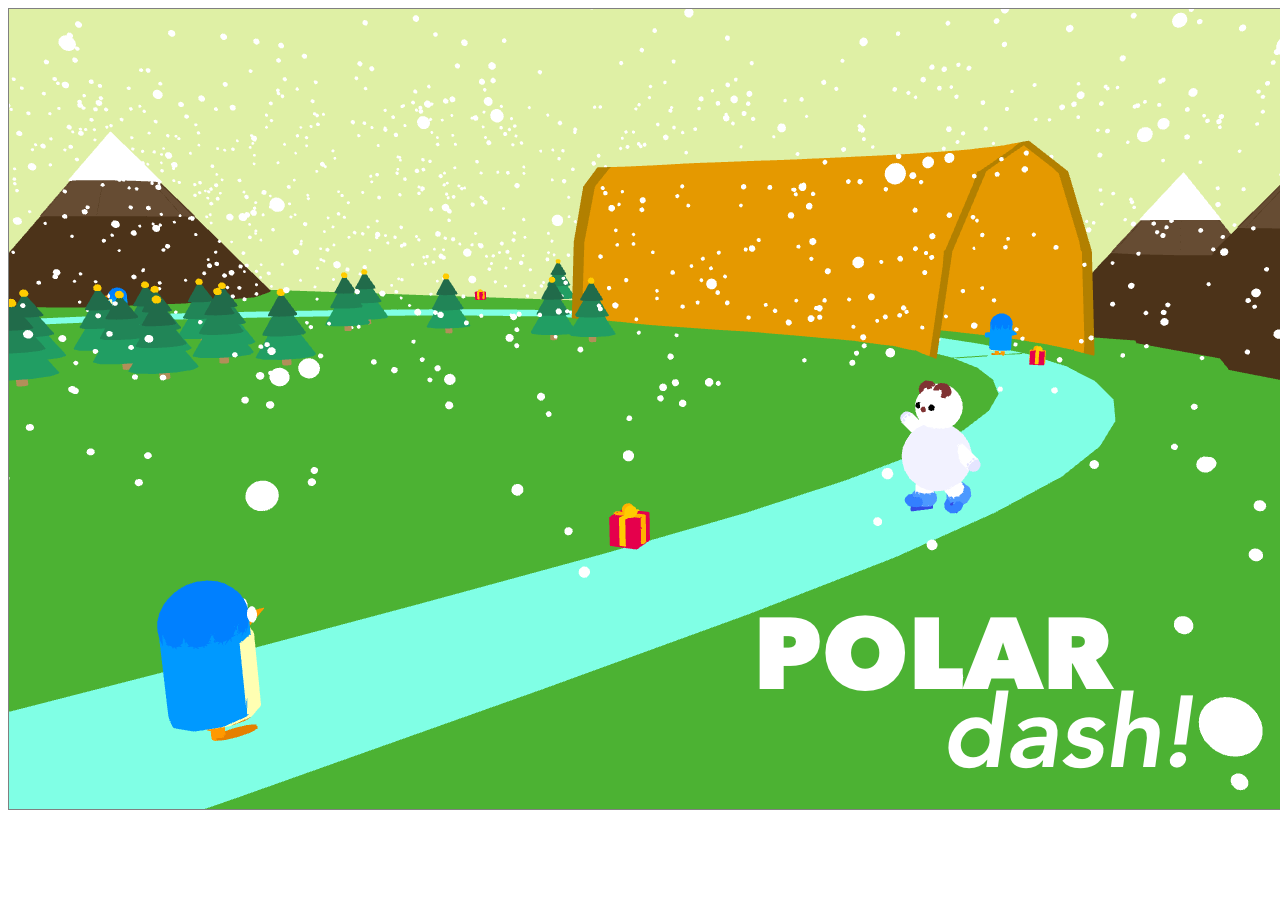
==== home.html @ 59605a61 "mask as php" ====
<html>
	<head>
		<title>POLARDASH</title>
        <link rel="stylesheet" href="helper/style.css">
        <script type="text/javascript" src="helper/lib/spidergl.js"></script>
		<script type="text/javascript" src="helper/lib/spidergl-config.js"></script>
		<script type="text/javascript" src="helper/lib/nvmc.js"></script>
		<script type="text/javascript" src="helper/lib/nvmc-config.js"></script>
		<script type="text/javascript" src="helper/chapter3/cube.js"></script>
		<script type="text/javascript" src="helper/chapter3/cone.js"></script>
		<script type="text/javascript" src="helper/chapter3/cylinder.js"></script>
		<script type="text/javascript" src="helper/chapter3/torus.js"></script>
		<script type="text/javascript" src="helper/chapter3/sphere_subd.js"></script>
		<script type="text/javascript" src="helper/chapter4/0/track.js"></script>
		<script type="text/javascript" src="helper/chapter4/0/quadrilateral.js"></script>
		<script type="text/javascript" src="helper/chapter4/0/race.js"></script>
		<script type="text/javascript" src="helper/chapter4/0/building.js"></script>
		<script type="text/javascript" src="helper/chapter4/0/tunnel.js"></script>
		<script type="text/javascript" src="helper/chapter4/0/0.js"></script>
		<script type="text/javascript" src="helper/chapter4/1/1.js"></script>
		<script type="text/javascript" src="helper/chapter4/0/shaders.js"></script>
		<script type="text/javascript" src="helper/lib/nvmc-glue.js"></script>
	</head>
	<body>
		<center>
			  <canvas id="nvmc-canvas" width="1420" height="800" style="border:1px solid gray;"
			  	background="screen.png"></canvas>
			  <div>
			  	<ul class="restart">
						<button id="restart" onclick="location.reload();" style="display: none">RESTART</button>
					</ul>
			  	<ul class="instructions">
						<textarea id="nvmc-instructions" rows="8" cols="35" readonly="readonly"></textarea>
					</ul>
					<ul class="countdown">
						<textarea id="nvmc-countdown" rows="2" cols="15" readonly="readonly"></textarea>
					</ul>
			  	<ul class="navbar_left">
						<textarea id="nvmc-logtime" rows="3" cols="10" readonly="readonly"></textarea>
					</ul>
					<ul class="navbar_right">
						<textarea id="nvmc-logpoint" rows="3" cols="10" readonly="readonly"></textarea>
					</ul>
					<div style="display: none">
						<textarea id="nvmc-log"></textarea>
					</div>
				</div>
		</center>
		<div style="display: none">
			<audio controls autoplay>
			  <source src="helper/background.mp3" type="audio/mpeg">
			</audio>
		</div>
	</body>
</html>
---- helper/style.css ----
body {
    font-family: Georgia, "Times New Roman",
    Times, serif;
    color: #3333aa;
    background-color: #ffffff ;
    width: 40em;}
ul.combar {
    list-style-type: none;
    padding: 0;
    margin: 0;
    position: absolute;
    top: 4em;
    left: 60em;
    width: 15em }
ul.combar li {
    background: white;
    margin: 0.5em 0;
    padding: 0.6em;
}

ul.instructions {
    list-style-type: none;
    padding: 0;
    margin: 0;
    position: absolute;
    top: 15%;
    left: 25%;
    width: 50% }

ul.countdown {
    list-style-type: none;
    padding: 0;
    margin: 0;
    position: absolute;
    top: 55%;
    left: 25%;
    width: 50% }

ul.navbar_left {
    list-style-type: none;
    padding: 0;
    margin: 0;
    position: absolute;
    bottom: 2em;
    left: 1em;
    width: 15em }

ul.navbar_right {
    list-style-type: none;
    padding: 0;
    margin: 0;
    position: absolute;
    bottom: 2em;
    right: 2em;
    width: 15em }

ul.restart {
    list-style-type: none;
    position: absolute;
    top: 1em;
    left: 0; }

button {
    background-color: #4CAF50; /* Green */
    border: none;
    color: white;
    padding: 15px 32px;
    text-align: center;
    text-decoration: none;
    font-size: 16px;
    font-family: Avenir;
}

h1 {
    font-family: Helvetica, Geneva, Arial,
    SunSans-Regular, sans-serif }

ul.navbar li {
    background: white;
    margin: 0.5em 0;
    padding: 0.6em;
}
ul.navbar a {
    text-decoration: none }
a:link {
    color: blue }
a:visited {
    color: purple }
address {
    margin-top: 1em;
    padding-top: 1em;
    border-top: thin dotted }

textarea {
    resize: none;
    text-align: center;
    color: white;
    font-size: 3em;
    font-family: 'Avenir';
    background-color: rgba(0, 0, 0, 0);
    border: none;
}

ul.instructions textarea {
    font-size: 2em;
}

ul.countdown textarea {
    font-size: 5em;
}

canvas { background:url(screen.png) }
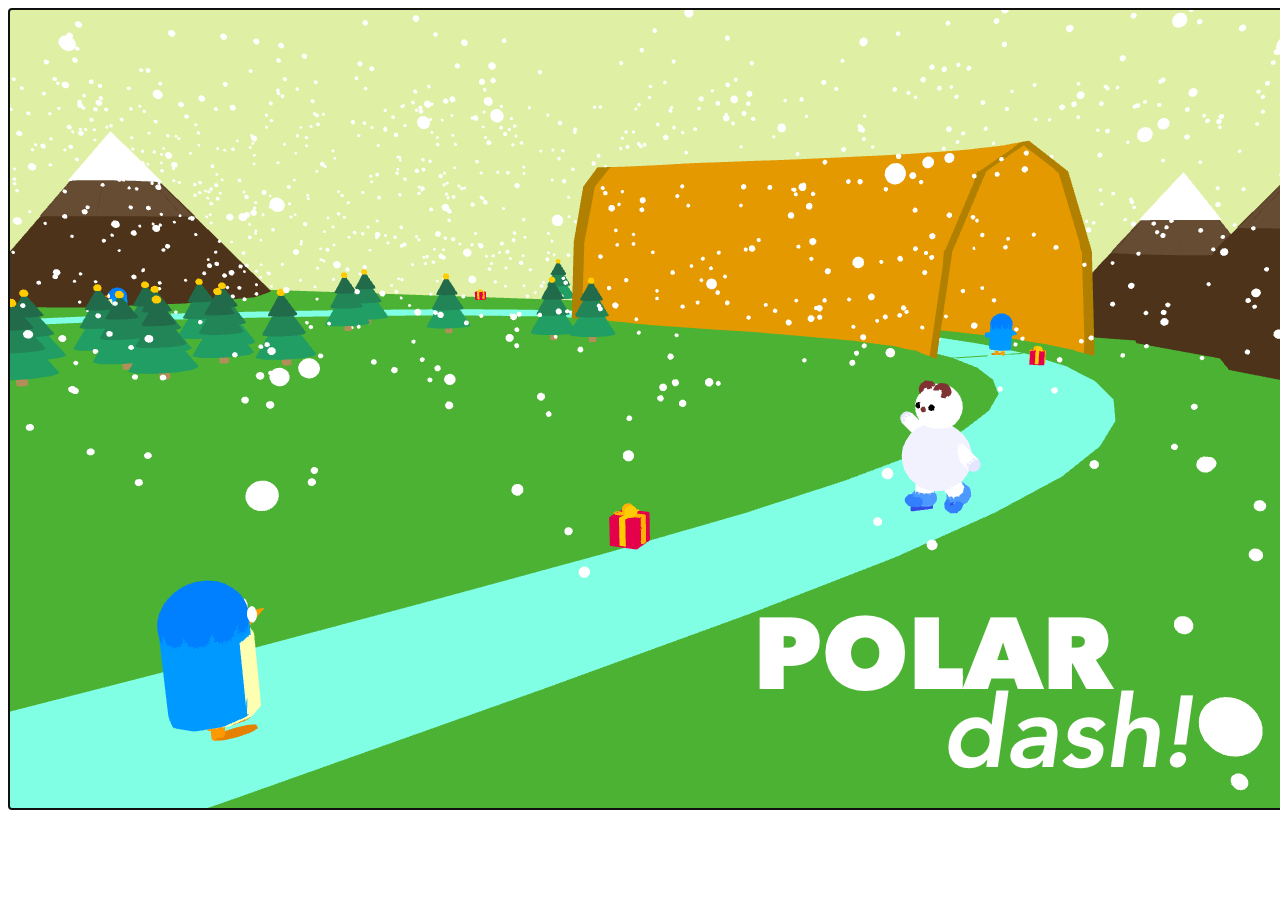
==== commit 9ba49238: "add focus to canvas" ====
--- a/home.html
+++ b/home.html
@@ -24,7 +24,7 @@
 	<body>
 		<center>
 			  <canvas id="nvmc-canvas" width="1420" height="800" style="border:1px solid gray;"
-			  	background="screen.png"></canvas>
+			  	background="screen.png" tabindex="1"></canvas>
 			  <div>
 			  	<ul class="restart">
 						<button id="restart" onclick="location.reload();" style="display: none">RESTART</button>
@@ -46,6 +46,9 @@
 					</div>
 				</div>
 		</center>
+		<script>
+			document.getElementById("nvmc-canvas").focus();
+		</script>
 		<div style="display: none">
 			<audio controls autoplay>
 			  <source src="helper/background.mp3" type="audio/mpeg">
